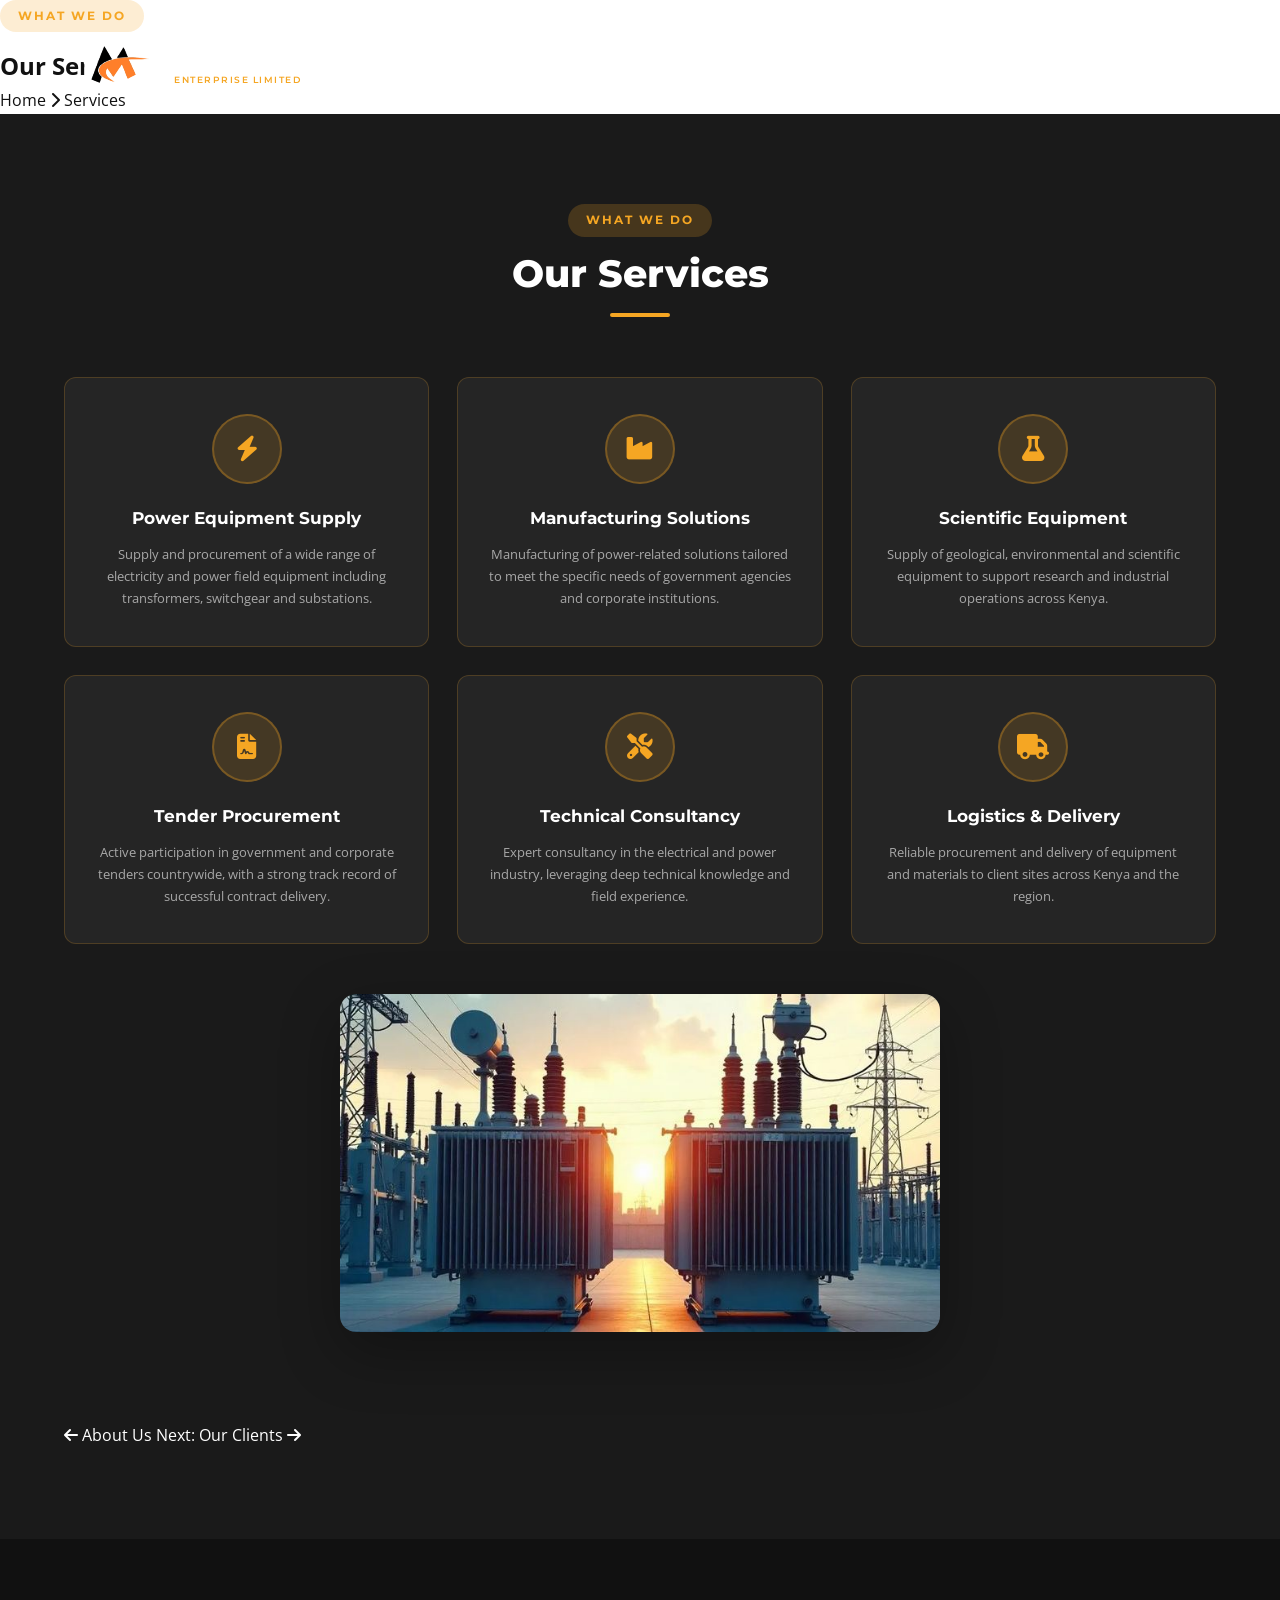
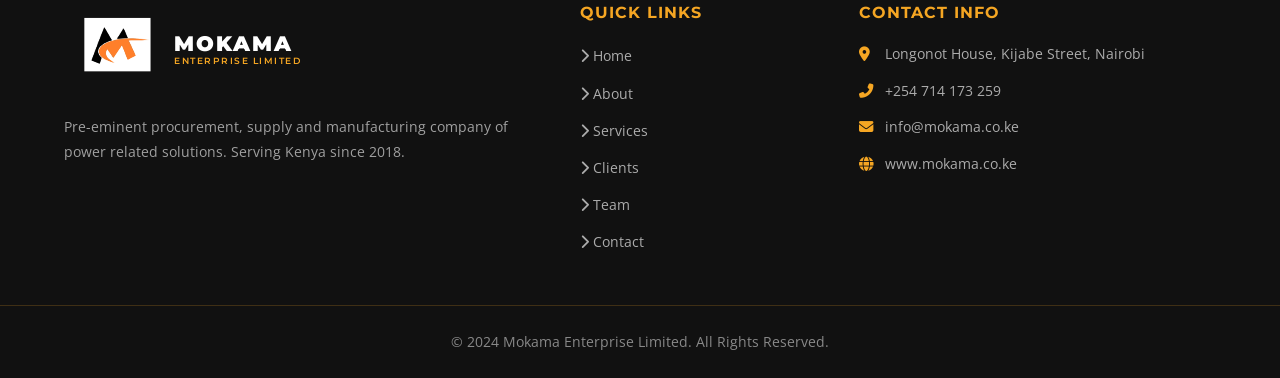
==== services.html @ d91645da "services page" ====
<!DOCTYPE html>
<html lang="en">
<head>
  <meta charset="UTF-8" />
  <meta name="viewport" content="width=device-width, initial-scale=1.0" />
  <title>Our Services — Mokama Enterprise Limited</title>
  <link rel="icon" type="image/svg+xml" href="images/drawing.svg" sizes="any"/>
  <link rel="apple-touch-icon" href="images/drawing.svg" />
  <link rel="stylesheet" href="style.css" />
  <link href="https://fonts.googleapis.com/css2?family=Montserrat:wght@400;600;700;800;900&family=Open+Sans:wght@400;600&display=swap" rel="stylesheet" />
  <link rel="stylesheet" href="https://cdnjs.cloudflare.com/ajax/libs/font-awesome/6.5.0/css/all.min.css" />
</head>
<body>

  <!-- ===== NAVBAR ===== -->
  <nav class="navbar scrolled" id="navbar">
    <div class="nav-container">
      <div class="nav-logo">
        <div class="logo-icon">
          <img src="images/drawing.svg" alt="Mokama Logo" width="100" height="100" />
        </div>
        <div class="logo-text">
          <span class="logo-main">MOKAMA</span>
          <span class="logo-sub">ENTERPRISE LIMITED</span>
        </div>
      </div>
      <ul class="nav-links" id="navLinks">
        <li><a href="index.html">Home</a></li>
        <li><a href="about.html">About</a></li>
        <li><a href="services.html" class="active">Services</a></li>
        <li><a href="clients.html">Clients</a></li>
        <li><a href="team.html">Team</a></li>
        <li><a href="contact.html">Contact</a></li>
      </ul>
      <div class="hamburger" id="hamburger">
        <span></span><span></span><span></span>
      </div>
    </div>
  </nav>

  <!-- ===== PAGE HERO BANNER ===== -->
  <section class="page-banner page-banner--dark">
    <div class="page-banner-overlay"></div>
    <div class="page-banner-content" data-aos="fade-up">
      <span class="section-tag light">What We Do</span>
      <h1>Our Services</h1>
      <nav class="breadcrumb" aria-label="breadcrumb">
        <a href="index.html">Home</a>
        <i class="fas fa-chevron-right"></i>
        <span>Services</span>
      </nav>
    </div>
  </section>

  <!-- ===== SERVICES ===== -->
  <section class="services section bg-dark" id="services">
    <div class="container">
      <div class="section-header" data-aos="fade-up">
        <span class="section-tag light">What We Do</span>
        <h2 class="light">Our Services</h2>
        <div class="section-divider"></div>
      </div>
      <div class="services-grid">
        <div class="service-card" data-aos="fade-up" data-aos-delay="0">
          <div class="service-icon">
            <i class="fas fa-bolt"></i>
          </div>
          <h3>Power Equipment Supply</h3>
          <p>Supply and procurement of a wide range of electricity and power field equipment including transformers, switchgear and substations.</p>
        </div>
        <div class="service-card" data-aos="fade-up" data-aos-delay="100">
          <div class="service-icon">
            <i class="fas fa-industry"></i>
          </div>
          <h3>Manufacturing Solutions</h3>
          <p>Manufacturing of power-related solutions tailored to meet the specific needs of government agencies and corporate institutions.</p>
        </div>
        <div class="service-card" data-aos="fade-up" data-aos-delay="200">
          <div class="service-icon">
            <i class="fas fa-flask"></i>
          </div>
          <h3>Scientific Equipment</h3>
          <p>Supply of geological, environmental and scientific equipment to support research and industrial operations across Kenya.</p>
        </div>
        <div class="service-card" data-aos="fade-up" data-aos-delay="300">
          <div class="service-icon">
            <i class="fas fa-file-contract"></i>
          </div>
          <h3>Tender Procurement</h3>
          <p>Active participation in government and corporate tenders countrywide, with a strong track record of successful contract delivery.</p>
        </div>
        <div class="service-card" data-aos="fade-up" data-aos-delay="400">
          <div class="service-icon">
            <i class="fas fa-tools"></i>
          </div>
          <h3>Technical Consultancy</h3>
          <p>Expert consultancy in the electrical and power industry, leveraging deep technical knowledge and field experience.</p>
        </div>
        <div class="service-card" data-aos="fade-up" data-aos-delay="500">
          <div class="service-icon">
            <i class="fas fa-truck"></i>
          </div>
          <h3>Logistics &amp; Delivery</h3>
          <p>Reliable procurement and delivery of equipment and materials to client sites across Kenya and the region.</p>
        </div>
      </div>
      <div class="services-image" data-aos="fade-up">
        <img src="images/trans3.jpeg" alt="Electrical Transformer Equipment" class="services-img" />
      </div>
    </div>
  </section>

  <!-- ===== PAGE NAVIGATION ===== -->
  <section class="page-nav-bottom section bg-dark" style="padding-top:0;">
    <div class="container">
      <div class="page-nav-bottom-grid">
        <a href="about.html" class="page-nav-bottom-btn">
          <i class="fas fa-arrow-left"></i> About Us
        </a>
        <a href="clients.html" class="page-nav-bottom-btn page-nav-bottom-btn--next">
          Next: Our Clients <i class="fas fa-arrow-right"></i>
        </a>
      </div>
    </div>
  </section>

  <!-- ===== FOOTER ===== -->
  <footer class="footer">
    <div class="footer-top">
      <div class="container footer-grid">
        <div class="footer-brand">
          <div class="nav-logo">
            <div class="logo-icon">
              <img src="images/drawing.svg" alt="Mokama Logo" width="100" height="100" />
            </div>
            <div class="logo-text">
              <span class="logo-main">MOKAMA</span>
              <span class="logo-sub">ENTERPRISE LIMITED</span>
            </div>
          </div>
          <p>Pre-eminent procurement, supply and manufacturing company of power related solutions. Serving Kenya since 2018.</p>
        </div>
        <div class="footer-links">
          <h4>Quick Links</h4>
          <ul>
            <li><a href="index.html"><i class="fas fa-chevron-right"></i> Home</a></li>
            <li><a href="about.html"><i class="fas fa-chevron-right"></i> About</a></li>
            <li><a href="services.html"><i class="fas fa-chevron-right"></i> Services</a></li>
            <li><a href="clients.html"><i class="fas fa-chevron-right"></i> Clients</a></li>
            <li><a href="team.html"><i class="fas fa-chevron-right"></i> Team</a></li>
            <li><a href="contact.html"><i class="fas fa-chevron-right"></i> Contact</a></li>
          </ul>
        </div>
        <div class="footer-contact">
          <h4>Contact Info</h4>
          <p><i class="fas fa-map-marker-alt"></i> Longonot House, Kijabe Street, Nairobi</p>
          <p><i class="fas fa-phone-alt"></i> +254 714 173 259</p>
          <p><i class="fas fa-envelope"></i> info@mokama.co.ke</p>
          <p><i class="fas fa-globe"></i> www.mokama.co.ke</p>
        </div>
      </div>
    </div>
    <div class="footer-bottom">
      <p>&copy; 2024 Mokama Enterprise Limited. All Rights Reserved.</p>
    </div>
  </footer>

  <!-- Back to Top -->
  <button class="back-to-top" id="backToTop" title="Back to Top">
    <i class="fas fa-chevron-up"></i>
  </button>

  <script src="integrate.js"></script>
</body>
</html>
---- style.css ----
/* ============================================================
   MOKAMA ENTERPRISE LIMITED — Enhanced Main Stylesheet
   Colors: Gold #F5A623, Black #111, White #fff
   Enhanced with images and improved visual hierarchy
   ============================================================ */

/* ---- RESET & BASE ---- */
*, *::before, *::after { box-sizing: border-box; margin: 0; padding: 0; }

:root {
  --gold: #F5A623;
  --gold-dark: #d4891a;
  --gold-light: #ffd166;
  --black: #111111;
  --dark: #1a1a1a;
  --dark2: #222222;
  --gray: #555;
  --light-gray: #f5f5f5;
  --white: #ffffff;
  --font-head: 'Montserrat', sans-serif;
  --font-body: 'Open Sans', sans-serif;
  --transition: 0.35s ease;
  --shadow: 0 8px 32px rgba(0,0,0,0.12);
  --shadow-gold: 0 4px 24px rgba(245,166,35,0.3);
  --radius: 12px;
}

html { scroll-behavior: smooth; font-size: 16px; }

body {
  font-family: var(--font-body);
  color: var(--black);
  background: var(--white);
  overflow-x: hidden;
  line-height: 1.7;
}

a { text-decoration: none; color: inherit; transition: var(--transition); }
ul { list-style: none; }
img { max-width: 100%; display: block; }

.container {
  max-width: 1200px;
  margin: 0 auto;
  padding: 0 24px;
}

.section { padding: 90px 0; }
.bg-dark { background: var(--dark); color: var(--white); }
.bg-light-gray { background: var(--light-gray); }
.mt-2 { margin-top: 1.5rem; }

/* ---- BUTTONS ---- */
.btn {
  display: inline-flex;
  align-items: center;
  gap: 8px;
  padding: 14px 32px;
  border-radius: 50px;
  font-family: var(--font-head);
  font-weight: 700;
  font-size: 0.9rem;
  letter-spacing: 0.5px;
  cursor: pointer;
  border: 2px solid transparent;
  transition: all var(--transition);
  position: relative;
  overflow: hidden;
}

.btn::after {
  content: '';
  position: absolute;
  inset: 0;
  background: rgba(255,255,255,0.15);
  transform: translateX(-100%);
  transition: transform 0.4s ease;
}
.btn:hover::after { transform: translateX(0); }

.btn-primary {
  background: var(--gold);
  color: var(--black);
  border-color: var(--gold);
  box-shadow: var(--shadow-gold);
}
.btn-primary:hover {
  background: var(--gold-dark);
  border-color: var(--gold-dark);
  transform: translateY(-2px);
  box-shadow: 0 8px 30px rgba(245,166,35,0.5);
}

.btn-outline {
  background: transparent;
  color: var(--white);
  border-color: var(--white);
}
.btn-outline:hover {
  background: var(--white);
  color: var(--black);
  transform: translateY(-2px);
}

.btn-full { width: 100%; justify-content: center; }

/* ---- SECTION HEADERS ---- */
.section-header {
  text-align: center;
  margin-bottom: 60px;
}

.section-tag {
  display: inline-block;
  background: var(--gold);
  color: var(--black);
  font-family: var(--font-head);
  font-weight: 700;
  font-size: 0.75rem;
  letter-spacing: 2px;
  text-transform: uppercase;
  padding: 6px 18px;
  border-radius: 50px;
  margin-bottom: 14px;
}
.section-tag.light {
  background: rgba(245,166,35,0.2);
  color: var(--gold);
}

.section-header h2 {
  font-family: var(--font-head);
  font-size: clamp(1.8rem, 3.5vw, 2.4rem);
  font-weight: 800;
  color: var(--black);
  line-height: 1.2;
}
.section-header h2.light { color: var(--white); }

.section-divider {
  width: 60px;
  height: 4px;
  background: var(--gold);
  border-radius: 2px;
  margin: 16px auto 0;
  animation: none !important;
}

/* ============================================================
   NAVBAR
   ============================================================ */
.navbar {
  position: fixed;
  top: 0; left: 0; right: 0;
  z-index: 1000;
  padding: 18px 0;
  transition: all var(--transition);
}

.navbar.scrolled {
  background: rgba(17,17,17,0.97);
  backdrop-filter: blur(12px);
  padding: 12px 0;
  box-shadow: 0 4px 20px rgba(0,0,0,0.3);
}

.nav-container {
  max-width: 1200px;
  margin: 0 auto;
  padding: 0 24px;
  display: flex;
  align-items: center;
  justify-content: space-between;
}

.nav-logo {
  display: flex;
  align-items: center;
  gap: 10px;
  cursor: pointer;
}

.logo-text {
  display: flex;
  flex-direction: column;
  line-height: 1.1;
}

.logo-main {
  font-family: var(--font-head);
  font-weight: 900;
  font-size: 1.3rem;
  color: var(--white);
  letter-spacing: 2px;
}

.logo-sub {
  font-family: var(--font-head);
  font-weight: 600;
  font-size: 0.55rem;
  color: var(--gold);
  letter-spacing: 1.5px;
  text-transform: uppercase;
}

.nav-links {
  display: flex;
  gap: 36px;
}

.nav-links a {
  color: rgba(255,255,255,0.85);
  font-family: var(--font-head);
  font-weight: 600;
  font-size: 0.88rem;
  letter-spacing: 0.5px;
  position: relative;
  padding-bottom: 4px;
}

.nav-links a::after {
  content: '';
  position: absolute;
  bottom: 0; left: 0;
  width: 0; height: 2px;
  background: var(--gold);
  transition: width var(--transition);
}

.nav-links a:hover { color: var(--gold); }
.nav-links a:hover::after { width: 100%; }

.hamburger {
  display: none;
  flex-direction: column;
  gap: 5px;
  cursor: pointer;
  padding: 4px;
}
.hamburger span {
  display: block;
  width: 26px; height: 2px;
  background: var(--white);
  border-radius: 2px;
  transition: var(--transition);
}
.hamburger.active span:nth-child(1) { transform: translateY(7px) rotate(45deg); }
.hamburger.active span:nth-child(2) { opacity: 0; }
.hamburger.active span:nth-child(3) { transform: translateY(-7px) rotate(-45deg); }

/* ============================================================
   HERO
   ============================================================ */
.hero {
  position: relative;
  min-height: 100vh;
  background: linear-gradient(135deg, #0a0a0a 0%, #1a1a1a 40%, #2a1a00 100%);
  display: flex;
  align-items: center;
  justify-content: center;
  overflow: hidden;
}

.hero-overlay {
  position: absolute;
  inset: 0;
  background: radial-gradient(ellipse at 70% 50%, rgba(245,166,35,0.08) 0%, transparent 70%);
}

.hero-particles {
  position: absolute;
  inset: 0;
  overflow: hidden;
}

.particle {
  position: absolute;
  border-radius: 50%;
  background: var(--gold);
  opacity: 0.15;
  animation: float-particle linear infinite;
}

@keyframes float-particle {
  0% { transform: translateY(100vh) rotate(0deg); opacity: 0; }
  10% { opacity: 0.15; }
  90% { opacity: 0.15; }
  100% { transform: translateY(-100px) rotate(720deg); opacity: 0; }
}

.hero-content {
  position: relative;
  z-index: 2;
  text-align: center;
  padding: 0 24px;
  max-width: 900px;
}

  .hero-badge {
    display: inline-block;
    margin: 100px auto 28px auto; /* Increased margin for better mobile spacing */
  background: rgba(245,166,35,0.15);
  border: 1px solid rgba(245,166,35,0.4);
  color: var(--gold);
  font-family: var(--font-head);
  font-size: 0.8rem;
  font-weight: 600;
  letter-spacing: 2px;
  text-transform: uppercase;
  padding: 8px 20px;
  border-radius: 50px;
  animation: fadeInDown 0.8s ease forwards;
  text-align: center;
}

.hero-title {
  font-family: var(--font-head);
  font-weight: 900;
  line-height: 1.05;
  margin-bottom: 24px;
}

.hero-title .line1,
.hero-title .line2,
.hero-title .line3 {
  display: block;
  font-size: clamp(2.5rem, 7vw, 5.5rem);
  color: var(--white);
  animation: fadeInUp 0.8s ease forwards;
  opacity: 1; /* Changed from 0 to 1 to ensure visibility */
}

.hero-title .line1 { animation-delay: 0.2s; }
.hero-title .line2 { animation-delay: 0.4s; }
.hero-title .line3 { animation-delay: 0.6s; }
.hero-title .gold { color: var(--gold); }

.hero-tagline {
  font-family: var(--font-body);
  font-size: clamp(0.9rem, 2vw, 1.05rem);
  color: rgba(255,255,255,0.7);
  margin-bottom: 40px;
  animation: fadeInUp 0.8s 0.8s ease forwards;
  opacity: 1; /* Changed from 0 to 1 to ensure visibility */
}

.hero-btns {
  display: flex;
  gap: 16px;
  justify-content: center;
  flex-wrap: wrap;
  animation: fadeInUp 0.8s 1s ease forwards;
  opacity: 1; /* Changed from 0 to 1 to ensure visibility */
}

.hero-scroll-indicator {
  position: absolute;
  bottom: 100px;
  left: 50%;
  transform: translateX(-50%);
  z-index: 2;
}

.scroll-dot {
  width: 28px; height: 44px;
  border: 2px solid rgba(255,255,255,0.4);
  border-radius: 14px;
  position: relative;
}

.scroll-dot::before {
  content: '';
  position: absolute;
  top: 6px; left: 50%;
  transform: translateX(-50%);
  width: 4px; height: 8px;
  background: var(--gold);
  border-radius: 2px;
  animation: scroll-anim 1.8s infinite;
}

@keyframes scroll-anim {
  0% { top: 6px; opacity: 1; }
  100% { top: 24px; opacity: 0; }
}

.hero-wave {
  position: absolute;
  bottom: 0; left: 0; right: 0;
  line-height: 0;
}
.hero-wave svg { width: 100%; height: 60px; }

/* ============================================================
   STATS BAR
   ============================================================ */
.stats-bar {
  background: var(--gold);
  padding: 40px 0;
}

.stats-bar .container {
  display: grid;
  grid-template-columns: repeat(4, 1fr);
  gap: 24px;
}

.stat-item {
  display: flex;
  align-items: center;
  gap: 16px;
  justify-content: center;
}

.stat-item i {
  font-size: 2rem;
  color: var(--black);
  opacity: 0.7;
}

.stat-item div {
  display: flex;
  flex-direction: column;
}

.stat-num {
  font-family: var(--font-head);
  font-size: 2.2rem;
  font-weight: 900;
  color: var(--black);
  line-height: 1;
}

.stat-item div span:last-of-type {
  font-family: var(--font-head);
  font-size: 2.2rem;
  font-weight: 900;
  color: var(--black);
  line-height: 1;
}

.stat-item p {
  font-family: var(--font-head);
  font-size: 0.75rem;
  font-weight: 600;
  color: rgba(0,0,0,0.65);
  text-transform: uppercase;
  letter-spacing: 0.5px;
  margin-top: 2px;
}

/* ============================================================
   ABOUT
   ============================================================ */
.about-grid {
  display: grid;
  grid-template-columns: 1fr 1fr;
  gap: 60px;
  align-items: start;
}

.about-text p {
  font-size: 0.95rem;
  color: var(--gray);
  margin-bottom: 16px;
  line-height: 1.8;
}
.about-text strong { color: var(--black); }

.about-image {
  display: flex;
  justify-content: center;
}

.about-image-frame {
  position: relative;
  width: 100%;
  max-width: 450px;
  border-radius: 20px;
  overflow: hidden;
  box-shadow: 0 20px 60px rgba(0,0,0,0.15);
  border: 8px solid var(--gold);
}

.about-img {
  width: 100%;
  height: auto;
  display: block;
  object-fit: cover;
  transition: transform var(--transition);
}

.about-image-frame:hover .about-img {
  transform: scale(1.05);
}

/* ============================================================
   ABOUT GALLERY
   ============================================================ */
.about-images-gallery {
  display: grid;
  gap: 24px;
  margin-top: 40px;
  align-items: stretch;
  grid-template-columns: 1fr 1fr;
}

.gallery-main {
  grid-row: 1 / 3;
  overflow: hidden;
  border-radius: var(--radius);
  box-shadow: var(--shadow);
}

.gallery-main-img {
  width: 100%;
  height: 100%;
  object-fit: cover;
  transition: transform var(--transition);
}

.gallery-main:hover .gallery-main-img {
  transform: scale(1.06);
}

.gallery-side {
  display: grid;
  grid-template-rows: 1fr 1fr;
  gap: 24px;
}

.gallery-side-item {
  overflow: hidden;
  border-radius: var(--radius);
  box-shadow: var(--shadow);
  transition: all var(--transition);
}

.gallery-side-img {
  width: 100%;
  height: 100%;
  object-fit: cover;
  transition: transform var(--transition);
}

.gallery-side-item:hover {
  transform: translateY(-4px);
  box-shadow: 0 12px 32px rgba(0,0,0,0.15);
}

.gallery-side-item:hover .gallery-side-img {
  transform: scale(1.08);
}

/* ============================================================
   VISION, MISSION & OBJECTIVE
   ============================================================ */
.vm-grid {
  display: grid;
  grid-template-columns: repeat(3, 1fr);
  gap: 28px;
}

.vm-item {
  display: flex;
  justify-content: center;
}

.vm-card {
  background: var(--white);
  border-radius: var(--radius);
  padding: 32px 28px;
  box-shadow: var(--shadow);
  border-left: 4px solid var(--gold);
  display: flex;
  flex-direction: column;
  gap: 16px;
  align-items: flex-start;
  transition: transform var(--transition), box-shadow var(--transition);
  max-width: 100%;
}

.vm-card:hover {
  transform: translateY(-8px);
  box-shadow: 0 16px 40px rgba(0,0,0,0.15);
}

.vm-icon {
  width: 56px; height: 56px;
  background: var(--gold);
  border-radius: 12px;
  display: flex;
  align-items: center;
  justify-content: center;
  flex-shrink: 0;
}

.vm-icon i {
  font-size: 1.4rem;
  color: var(--black);
}

.vm-card h3 {
  font-family: var(--font-head);
  font-weight: 700;
  font-size: 1.2rem;
  color: var(--black);
  margin: 0;
}

.vm-card p {
  font-size: 0.85rem;
  color: var(--gray);
  line-height: 1.6;
  margin: 0;
}

/* ============================================================
   SERVICES
   ============================================================ */
.services-grid {
  display: grid;
  grid-template-columns: repeat(3, 1fr);
  gap: 28px;
  margin-bottom: 50px;
}

.service-card {
  background: rgba(255,255,255,0.05);
  border: 1px solid rgba(245,166,35,0.2);
  border-radius: var(--radius);
  padding: 36px 28px;
  text-align: center;
  transition: all var(--transition);
  position: relative;
  overflow: hidden;
}

.service-card::before {
  content: '';
  position: absolute;
  bottom: 0; left: 0; right: 0;
  height: 3px;
  background: var(--gold);
  transform: scaleX(0);
  transition: transform var(--transition);
}

.service-card:hover {
  background: rgba(245,166,35,0.08);
  border-color: var(--gold);
  transform: translateY(-6px);
  box-shadow: 0 20px 40px rgba(0,0,0,0.3);
}

.service-card:hover::before { transform: scaleX(1); }

.service-icon {
  width: 70px; height: 70px;
  background: rgba(245,166,35,0.15);
  border: 2px solid rgba(245,166,35,0.3);
  border-radius: 50%;
  display: flex;
  align-items: center;
  justify-content: center;
  margin: 0 auto 20px;
  transition: all var(--transition);
}

.service-card:hover .service-icon {
  background: var(--gold);
  border-color: var(--gold);
}

.service-icon i {
  font-size: 1.6rem;
  color: var(--gold);
  transition: color var(--transition);
}

.service-card:hover .service-icon i { color: var(--black); }

.service-card h3 {
  font-family: var(--font-head);
  font-weight: 700;
  font-size: 1.05rem;
  color: var(--white);
  margin-bottom: 12px;
}

.service-card p {
  font-size: 0.8rem;
  color: rgba(255,255,255,0.6);
  line-height: 1.7;
}

.services-image {
  display: flex;
  justify-content: center;
  margin-top: 40px;
}

.services-img {
  width: 100%;
  max-width: 600px;
  height: auto;
  border-radius: 16px;
  box-shadow: 0 20px 60px rgba(0,0,0,0.3);
  object-fit: cover;
  transition: transform var(--transition);
}

.services-img:hover {
  transform: scale(1.03);
}

/* ============================================================
   CLIENTS
   ============================================================ */
.clients-intro {
  text-align: center;
  max-width: 720px;
  margin: 0 auto 50px;
  font-size: 0.95rem;
  color: var(--gray);
  line-height: 1.8;
}

.clients-grid {
  display: grid;
  grid-template-columns: repeat(5, 1fr);
  gap: 24px;
  margin-bottom: 40px;
}

.client-card {
  background: var(--white);
  border-radius: var(--radius);
  padding: 32px 20px;
  text-align: center;
  box-shadow: var(--shadow);
  border-top: 4px solid var(--gold);
  transition: all var(--transition);
  cursor: default;
}

.client-card:hover {
  transform: translateY(-8px);
  box-shadow: 0 20px 50px rgba(0,0,0,0.15);
}

.client-icon {
  width: 60px; height: 60px;
  background: var(--gold);
  border-radius: 50%;
  display: flex;
  align-items: center;
  justify-content: center;
  margin: 0 auto 16px;
}

.client-icon i {
  font-size: 1.4rem;
  color: var(--black);
}

.client-card h4 {
  font-family: var(--font-head);
  font-weight: 800;
  font-size: 1.1rem;
  color: var(--black);
  margin-bottom: 6px;
}

.client-card p {
  font-size: 0.75rem;
  color: var(--gray);
  line-height: 1.4;
}

.clients-note {
  background: var(--white);
  border-radius: var(--radius);
  padding: 28px 36px;
  border-left: 4px solid var(--gold);
}

.clients-gallery {
  display: grid;
  grid-template-columns: repeat(4, 1fr);
  gap: 20px;
  margin-bottom: 40px;
}

.gallery-item {
  position: relative;
  overflow: hidden;
  border-radius: var(--radius);
  box-shadow: var(--shadow);
  aspect-ratio: 1;
  transition: all var(--transition);
}

.gallery-img {
  width: 100%;
  height: 100%;
  object-fit: cover;
  transition: transform var(--transition);
}

.gallery-item:hover {
  transform: translateY(-6px);
  box-shadow: 0 16px 40px rgba(0,0,0,0.2);
}

.gallery-item:hover .gallery-img {
  transform: scale(1.08);
}

/* ============================================================
   TEAM
   ============================================================ */
.team-grid {
  display: flex;
  justify-content: center;
  margin-bottom: 40px;
}

.team-card {
  background: var(--white);
  border-radius: 20px;
  padding: 40px;
  box-shadow: var(--shadow);
  display: flex;
  gap: 40px;
  align-items: flex-start;
  max-width: 800px;
  border: 1px solid rgba(245,166,35,0.2);
  transition: all var(--transition);
}

.team-card:hover {
  box-shadow: 0 20px 60px rgba(0,0,0,0.15);
  transform: translateY(-4px);
}

.team-avatar {
  position: relative;
  flex-shrink: 0;
}

.avatar-placeholder {
  width: 120px; height: 120px;
  background: linear-gradient(135deg, var(--gold), var(--gold-dark));
  border-radius: 50%;
  display: flex;
  align-items: center;
  justify-content: center;
  box-shadow: 0 8px 24px rgba(245,166,35,0.4);
}

.avatar-placeholder i {
  font-size: 3rem;
  color: var(--black);
}

.team-info h3 {
  font-family: var(--font-head);
  font-weight: 800;
  font-size: 1.3rem;
  color: var(--black);
  margin-bottom: 6px;
}

.team-role {
  display: inline-block;
  background: var(--gold);
  color: var(--black);
  font-family: var(--font-head);
  font-weight: 700;
  font-size: 0.78rem;
  letter-spacing: 1px;
  text-transform: uppercase;
  padding: 4px 14px;
  border-radius: 50px;
  margin-bottom: 16px;
}

.team-info p {
  font-size: 0.85rem;
  color: var(--gray);
  line-height: 1.8;
  margin-bottom: 10px;
}

.staff-note {
  max-width: 800px;
  margin: 0 auto;
}

.staff-note-inner {
  background: var(--white);
  border-radius: var(--radius);
  padding: 28px 32px;
  box-shadow: var(--shadow);
  display: flex;
  gap: 20px;
  align-items: flex-start;
  border-left: 4px solid var(--gold);
}

.staff-note-inner > i {
  font-size: 2rem;
  color: var(--gold);
  flex-shrink: 0;
  margin-top: 4px;
}

.staff-note-inner h4 {
  font-family: var(--font-head);
  font-weight: 700;
  font-size: 1rem;
  color: var(--black);
  margin-bottom: 6px;
}

.staff-note-inner p {
  font-size: 0.95rem;
  color: var(--gray);
  line-height: 1.7;
}

/* ============================================================
   GROWTH
   ============================================================ */
.growth-grid {
  display: grid;
  grid-template-columns: 1fr 1fr;
  gap: 40px;
}

.growth-card {
  background: rgba(255,255,255,0.05);
  border: 1px solid rgba(245,166,35,0.2);
  border-radius: var(--radius);
  padding: 40px 36px;
  transition: all var(--transition);
}

.growth-card:hover {
  background: rgba(245,166,35,0.06);
  border-color: var(--gold);
  transform: translateY(-4px);
}

.growth-icon {
  width: 64px; height: 64px;
  background: var(--gold);
  border-radius: 14px;
  display: flex;
  align-items: center;
  justify-content: center;
  margin-bottom: 20px;
}

.growth-icon i {
  font-size: 1.6rem;
  color: var(--black);
}

.growth-card h3 {
  font-family: var(--font-head);
  font-weight: 700;
  font-size: 1.3rem;
  color: var(--white);
  margin-bottom: 14px;
}

.growth-card p {
  font-size: 0.95rem;
  color: rgba(255,255,255,0.65);
  line-height: 1.8;
  margin-bottom: 12px;
}

/* ============================================================
   CONTACT
   ============================================================ */
.contact-grid {
  display: grid;
  grid-template-columns: 1fr 1.4fr;
  gap: 60px;
  margin-bottom: 50px;
  align-items: start;
}

.contact-info h3 {
  font-family: var(--font-head);
  font-weight: 800;
  font-size: 1.4rem;
  color: var(--black);
  margin-bottom: 28px;
}

.contact-item {
  display: flex;
  gap: 16px;
  align-items: flex-start;
  margin-bottom: 24px;
}

.contact-icon {
  width: 44px; height: 44px;
  background: var(--gold);
  border-radius: 10px;
  display: flex;
  align-items: center;
  justify-content: center;
  flex-shrink: 0;
}

.contact-icon i {
  font-size: 1rem;
  color: var(--black);
}

.contact-item strong {
  display: block;
  font-family: var(--font-head);
  font-weight: 700;
  font-size: 0.85rem;
  color: var(--black);
  margin-bottom: 4px;
  text-transform: uppercase;
  letter-spacing: 0.5px;
}

.contact-item p {
  font-size: 0.85rem;
  color: var(--gray);
  line-height: 1.6;
}

.contact-item a {
  color: var(--gold);
  font-weight: 600;
  transition: color var(--transition);
}

.contact-item a:hover { color: var(--gold-dark); }

.contact-form-wrap {
  background: var(--light-gray);
  border-radius: var(--radius);
  padding: 40px;
}

.contact-form h3 {
  font-family: var(--font-head);
  font-weight: 800;
  font-size: 1.4rem;
  color: var(--black);
  margin-bottom: 28px;
}

.form-group {
  margin-bottom: 20px;
  position: relative;
}

.form-group input,
.form-group textarea {
  width: 100%;
  padding: 12px 16px;
  border: 2px solid rgba(245,166,35,0.3);
  border-radius: 8px;
  font-family: var(--font-body);
  font-size: 0.95rem;
  color: var(--black);
  background: var(--white);
  transition: all var(--transition);
}

.form-group input:focus,
.form-group textarea:focus {
  outline: none;
  border-color: var(--gold);
  box-shadow: 0 0 0 3px rgba(245,166,35,0.1);
}

.form-group label {
  position: absolute;
  top: 12px;
  left: 16px;
  font-size: 0.85rem;
  font-weight: 600;
  color: var(--gray);
  pointer-events: none;
  transition: all var(--transition);
  opacity: 0;
}

.form-group input:focus ~ label,
.form-group input:not(:placeholder-shown) ~ label,
.form-group textarea:focus ~ label,
.form-group textarea:not(:placeholder-shown) ~ label {
  opacity: 1;
  top: -8px;
  left: 12px;
  background: var(--white);
  padding: 0 4px;
  color: var(--gold);
}

.form-success {
  display: none;
  background: rgba(76, 175, 80, 0.1);
  border: 2px solid #4CAF50;
  color: #2E7D32;
  padding: 16px;
  border-radius: 8px;
  text-align: center;
  font-weight: 600;
  margin-top: 16px;
}

.form-success.show { display: block; }

.map-container {
  border-radius: var(--radius);
  overflow: hidden;
  box-shadow: var(--shadow);
}

.map-container iframe {
  border-radius: var(--radius);
}

/* ============================================================
   FOOTER
   ============================================================ */
.footer {
  background: var(--black);
  color: var(--white);
}

.footer-top {
  padding: 60px 0 40px;
  border-bottom: 1px solid rgba(245,166,35,0.2);
}

.footer-grid {
  display: grid;
  grid-template-columns: 2fr 1fr 1.5fr;
  gap: 40px;
}

.footer-brand p {
  font-size: 0.9rem;
  color: rgba(255,255,255,0.6);
  line-height: 1.7;
  margin-top: 16px;
}

.footer-links h4,
.footer-contact h4 {
  font-family: var(--font-head);
  font-weight: 700;
  font-size: 1rem;
  color: var(--gold);
  margin-bottom: 16px;
  text-transform: uppercase;
  letter-spacing: 1px;
}

.footer-links ul li {
  margin-bottom: 10px;
}

.footer-links a,
.footer-contact p {
  font-size: 0.9rem;
  color: rgba(255,255,255,0.65);
  transition: color var(--transition);
}

.footer-links a:hover {
  color: var(--gold);
}

.footer-contact p {
  margin-bottom: 12px;
  display: flex;
  align-items: center;
  gap: 10px;
}

.footer-contact i {
  color: var(--gold);
  width: 16px;
}

.footer-bottom {
  padding: 24px 0;
  text-align: center;
  font-size: 0.85rem;
  color: rgba(255,255,255,0.5);
}

/* ============================================================
   BACK TO TOP BUTTON
   ============================================================ */
.back-to-top {
  position: fixed;
  bottom: 30px;
  right: 30px;
  width: 48px;
  height: 48px;
  background: var(--gold);
  color: var(--black);
  cursor: pointer;
  display: flex;
  align-items: center;
  justify-content: center;
  font-size: 1.2rem;
  z-index: 999;
  opacity: 0;
  visibility: hidden;
  transition: all var(--transition);
  box-shadow: 0 4px 12px rgba(245,166,35,0.4);
}

.back-to-top.show {
  opacity: 1;
  visibility: visible;
}

.back-to-top:hover {
  background: var(--gold-dark);
  transform: translateY(-4px);
  box-shadow: 0 8px 24px rgba(245,166,35,0.6);
}

/* ============================================================
   IMAGE STABILITY & ANIMATIONS
   ============================================================ */
img, 
.about-image-frame, 
.services-img, 
.clients-img {
    opacity: 1 !important;
    transition: opacity 0.8s ease-in-out, transform 0.35s ease !important;
    visibility: visible !important;
}

@keyframes imageFadeIn {
    from {
        opacity: 0;
        transform: translateY(10px);
    }
    to {
        opacity: 1;
        transform: translateY(0);
    }
}

.about-img, 
.services-img, 
.gallery-img {
    animation: imageFadeIn 0.8s ease-out forwards;
}

/* ============================================================
   RESPONSIVE DESIGN
   ============================================================ */
@media (max-width: 1024px) {
  .about-grid,
  .vm-grid,
  .services-grid,
  .clients-grid,
  .contact-grid,
  .growth-grid,
  .footer-grid {
    grid-template-columns: 1fr;
  }

  .clients-grid {
    grid-template-columns: repeat(2, 1fr);
  }

  .about-images-gallery {
    grid-template-columns: 1fr;
  }

  .gallery-main {
    grid-row: auto;
  }

  .clients-gallery {
    grid-template-columns: repeat(2, 1fr);
  }

  .nav-links {
    gap: 24px;
  }
}

@media (max-width: 768px) {
  .navbar {
    padding: 10px 0;
    background: rgba(17,17,17,0.98);
    backdrop-filter: blur(10px);
  }

  .logo-main {
    font-size: 1.1rem;
  }

  .logo-sub {
    font-size: 0.5rem;
  }

  .logo-icon img {
    width: 40px;
    height: 40px;
  }

  .nav-logo {
    gap: 8px;
  }

  .nav-links {
    position: absolute;
    top: 100%;
    left: 0;
    right: 0;
    background: rgba(17,17,17,0.98);
    backdrop-filter: blur(15px);
    flex-direction: column;
    gap: 0;
    padding: 0;
    max-height: 0;
    overflow: hidden;
    transition: all 0.4s cubic-bezier(0.4, 0, 0.2, 1);
    border-top: 1px solid rgba(245,166,35,0.1);
  }

  .nav-links.open {
    max-height: 500px;
    padding: 15px 0;
  }

  .nav-links li {
    padding: 12px 24px;
    opacity: 0;
    transform: translateY(-10px);
    transition: all 0.3s ease;
  }

  .nav-links.open li {
    opacity: 1;
    transform: translateY(0);
  }

  .nav-links.open li:nth-child(1) { transition-delay: 0.1s; }
  .nav-links.open li:nth-child(2) { transition-delay: 0.15s; }
  .nav-links.open li:nth-child(3) { transition-delay: 0.2s; }
  .nav-links.open li:nth-child(4) { transition-delay: 0.25s; }
  .nav-links.open li:nth-child(5) { transition-delay: 0.3s; }
  .nav-links.open li:nth-child(6) { transition-delay: 0.35s; }

  .hamburger {
    display: flex;
  }

  .stats-bar .container {
    grid-template-columns: repeat(2, 1fr);
    gap: 16px;
  }

  .stat-item {
    flex-direction: column;
    gap: 8px;
  }

  .services-grid {
    grid-template-columns: 1fr;
  }

  .clients-grid {
    grid-template-columns: 1fr;
  }

  .contact-grid {
    gap: 40px;
  }

  .team-card {
    flex-direction: column;
    text-align: center;
    gap: 24px;
  }

  .contact-form-wrap {
    padding: 24px;
  }

  .footer-grid {
    gap: 24px;
  }

  .back-to-top {
    width: 40px;
    height: 40px;
    font-size: 1rem;
    bottom: 20px;
    right: 20px;
  }
}

@media (max-width: 480px) {
  .container {
    padding: 0 16px;
  }

  .section { padding: 60px 0; }

  .hero-title .line1,
  .hero-title .line2,
  .hero-title .line3 {
    font-size: clamp(2rem, 6vw, 4rem);
  }

  .stats-bar .container {
    grid-template-columns: 1fr;
  }

  .section-header {
    margin-bottom: 40px;
  }

  .section-header h2 {
    font-size: 1.8rem;
  }

  .vm-grid {
    grid-template-columns: 1fr;
  }

  .vm-card {
    padding: 20px 16px;
  }

  .service-card {
    padding: 24px 16px;
  }

  .team-card {
    padding: 24px 16px;
  }

  .contact-form-wrap {
    padding: 16px;
  }

  .form-group input,
  .form-group textarea {
    padding: 10px 12px;
    font-size: 0.9rem;
  }
}
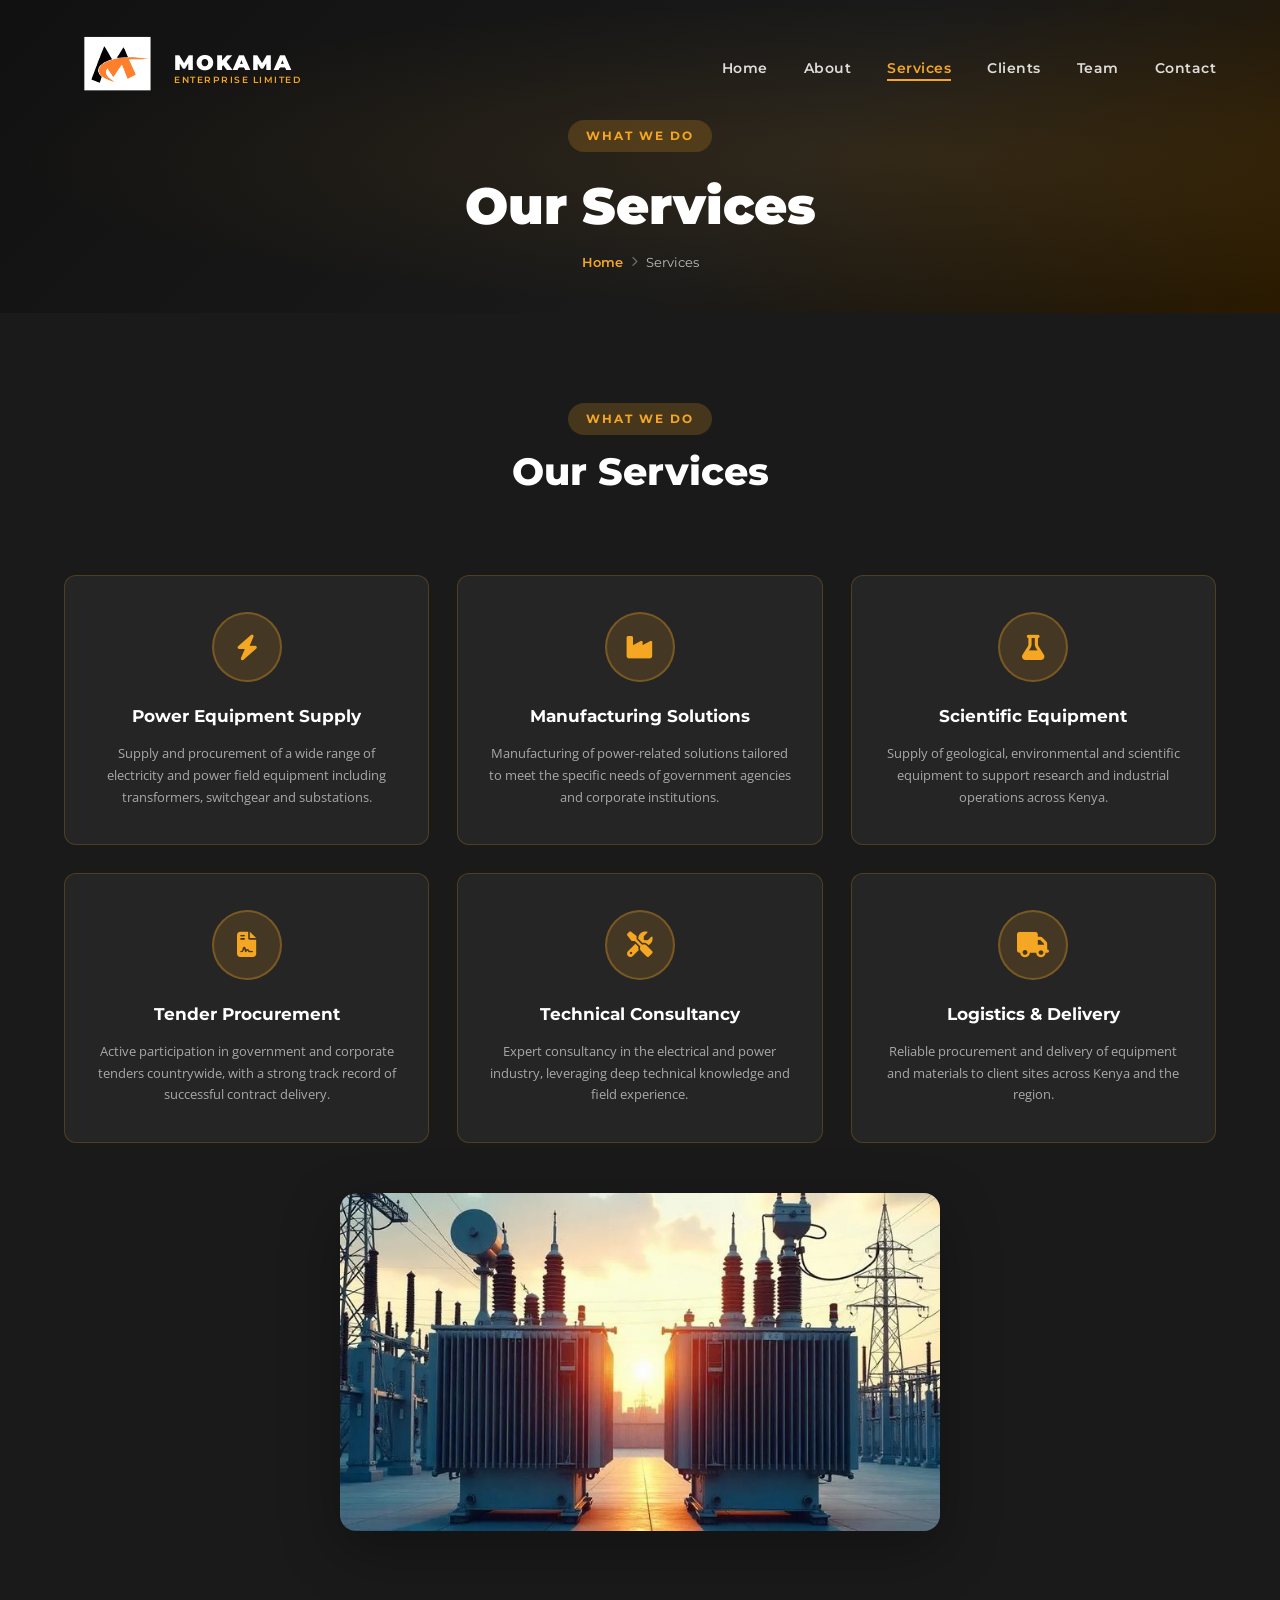
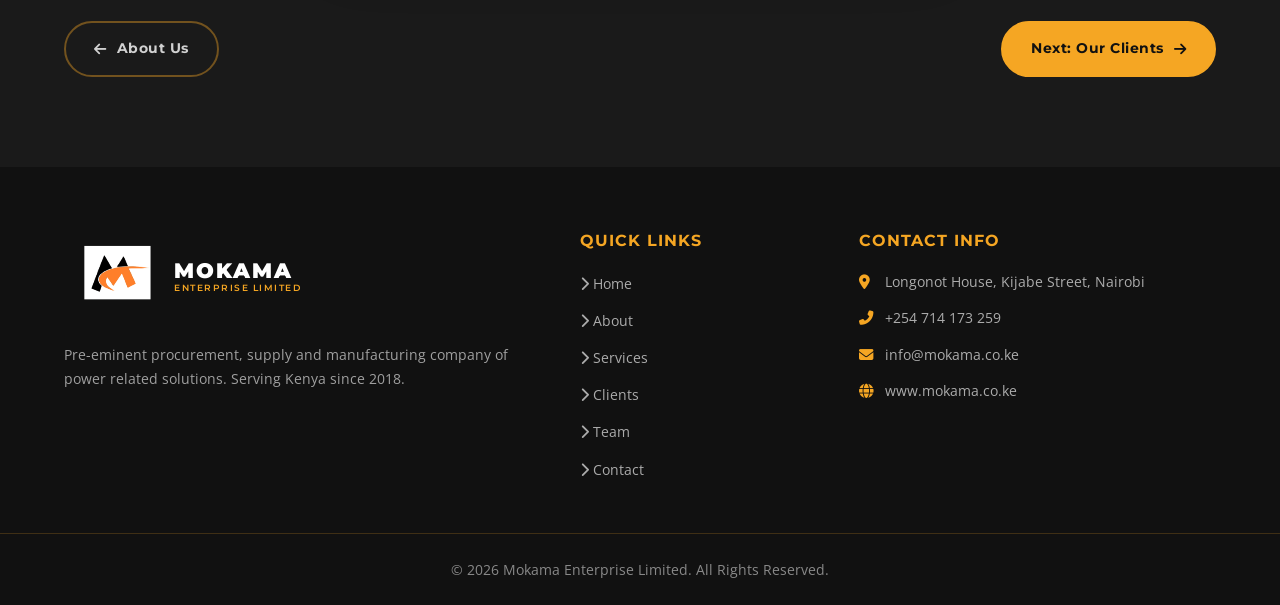
==== commit bc3d9891: "footer year update" ====
--- a/services.html
+++ b/services.html
@@ -161,7 +161,7 @@
       </div>
     </div>
     <div class="footer-bottom">
-      <p>&copy; 2024 Mokama Enterprise Limited. All Rights Reserved.</p>
+      <p>&copy; 2026 Mokama Enterprise Limited. All Rights Reserved.</p>
     </div>
   </footer>
 
@@ -172,4 +172,4 @@
 
   <script src="integrate.js"></script>
 </body>
-</html>+</html>
--- a/style.css
+++ b/style.css
@@ -1468,4 +1468,231 @@
     padding: 10px 12px;
     font-size: 0.9rem;
   }
+}
+/* ============================================================
+   PAGE BANNER (inner pages)
+   ============================================================ */
+.page-banner {
+  position: relative;
+  min-height: 280px;
+  background: linear-gradient(135deg, #0a0a0a 0%, #1a1a1a 40%, #2a1a00 100%);
+  display: flex;
+  align-items: center;
+  justify-content: center;
+  overflow: hidden;
+  padding-top: 80px;
+}
+
+.page-banner--dark {
+  background: linear-gradient(135deg, #111 0%, #1a1a1a 60%, #2a1a00 100%);
+}
+
+.page-banner--light {
+  background: linear-gradient(135deg, #0a0a0a 0%, #222 50%, #1a1a00 100%);
+}
+
+.page-banner-overlay {
+  position: absolute;
+  inset: 0;
+  background: radial-gradient(ellipse at 70% 50%, rgba(245,166,35,0.1) 0%, transparent 70%);
+}
+
+.page-banner-content {
+  position: relative;
+  z-index: 2;
+  text-align: center;
+  padding: 40px 24px;
+}
+
+.page-banner-content h1 {
+  font-family: var(--font-head);
+  font-weight: 900;
+  font-size: clamp(2rem, 5vw, 3.2rem);
+  color: var(--white);
+  margin: 12px 0 16px;
+  line-height: 1.1;
+}
+
+.breadcrumb {
+  display: flex;
+  align-items: center;
+  justify-content: center;
+  gap: 8px;
+  font-family: var(--font-head);
+  font-size: 0.82rem;
+  color: rgba(255,255,255,0.55);
+}
+
+.breadcrumb a {
+  color: var(--gold);
+  font-weight: 600;
+  transition: color var(--transition);
+}
+
+.breadcrumb a:hover { color: var(--gold-light); }
+
+.breadcrumb i {
+  font-size: 0.65rem;
+  color: rgba(255,255,255,0.35);
+}
+
+.breadcrumb span {
+  color: rgba(255,255,255,0.7);
+}
+
+/* ============================================================
+   PAGE NAVIGATION CARDS (Home landing page)
+   ============================================================ */
+.page-nav-grid {
+  display: grid;
+  grid-template-columns: repeat(3, 1fr);
+  gap: 28px;
+}
+
+/* Last two cards centred when grid has 5 items */
+.page-nav-grid .page-nav-card:nth-child(4) {
+  grid-column: 1;
+}
+
+.page-nav-card {
+  background: var(--white);
+  border-radius: var(--radius);
+  padding: 36px 28px;
+  box-shadow: var(--shadow);
+  border-top: 4px solid var(--gold);
+  text-align: center;
+  display: flex;
+  flex-direction: column;
+  align-items: center;
+  gap: 12px;
+  transition: all var(--transition);
+  color: var(--black);
+  text-decoration: none;
+}
+
+.page-nav-card:hover {
+  transform: translateY(-8px);
+  box-shadow: 0 20px 50px rgba(0,0,0,0.15);
+  border-top-color: var(--gold-dark);
+}
+
+.page-nav-icon {
+  width: 68px;
+  height: 68px;
+  background: var(--gold);
+  border-radius: 50%;
+  display: flex;
+  align-items: center;
+  justify-content: center;
+  margin-bottom: 6px;
+  transition: all var(--transition);
+}
+
+.page-nav-card:hover .page-nav-icon {
+  background: var(--gold-dark);
+  transform: scale(1.1);
+}
+
+.page-nav-icon i {
+  font-size: 1.6rem;
+  color: var(--black);
+}
+
+.page-nav-card h3 {
+  font-family: var(--font-head);
+  font-weight: 800;
+  font-size: 1.1rem;
+  color: var(--black);
+  margin: 0;
+}
+
+.page-nav-card p {
+  font-size: 0.85rem;
+  color: var(--gray);
+  line-height: 1.6;
+  flex: 1;
+}
+
+.page-nav-link {
+  font-family: var(--font-head);
+  font-weight: 700;
+  font-size: 0.82rem;
+  color: var(--gold);
+  letter-spacing: 0.5px;
+  text-transform: uppercase;
+  display: flex;
+  align-items: center;
+  gap: 6px;
+  transition: gap var(--transition), color var(--transition);
+}
+
+.page-nav-card:hover .page-nav-link {
+  gap: 10px;
+  color: var(--gold-dark);
+}
+
+/* ============================================================
+   PAGE BOTTOM NAVIGATION (prev / next)
+   ============================================================ */
+.page-nav-bottom-grid {
+  display: flex;
+  justify-content: space-between;
+  align-items: center;
+  gap: 16px;
+  flex-wrap: wrap;
+}
+
+.page-nav-bottom-btn {
+  display: inline-flex;
+  align-items: center;
+  gap: 10px;
+  padding: 14px 28px;
+  border-radius: 50px;
+  font-family: var(--font-head);
+  font-weight: 700;
+  font-size: 0.88rem;
+  letter-spacing: 0.5px;
+  border: 2px solid rgba(245,166,35,0.4);
+  color: rgba(255,255,255,0.8);
+  background: transparent;
+  transition: all var(--transition);
+  text-decoration: none;
+}
+
+.page-nav-bottom-btn:hover {
+  border-color: var(--gold);
+  color: var(--gold);
+  background: rgba(245,166,35,0.08);
+  transform: translateY(-2px);
+}
+
+.page-nav-bottom-btn--next {
+  background: var(--gold);
+  color: var(--black);
+  border-color: var(--gold);
+}
+
+.page-nav-bottom-btn--next:hover {
+  background: var(--gold-dark);
+  border-color: var(--gold-dark);
+  color: var(--black);
+}
+
+@media (max-width: 600px) {
+  .page-nav-grid {
+    grid-template-columns: 1fr;
+  }
+  .page-nav-bottom-grid {
+    flex-direction: column;
+    align-items: stretch;
+  }
+  .page-nav-bottom-btn {
+    justify-content: center;
+  }
+}
+
+@media (max-width: 768px) {
+  .page-nav-grid {
+    grid-template-columns: 1fr 1fr;
+  }
 }
